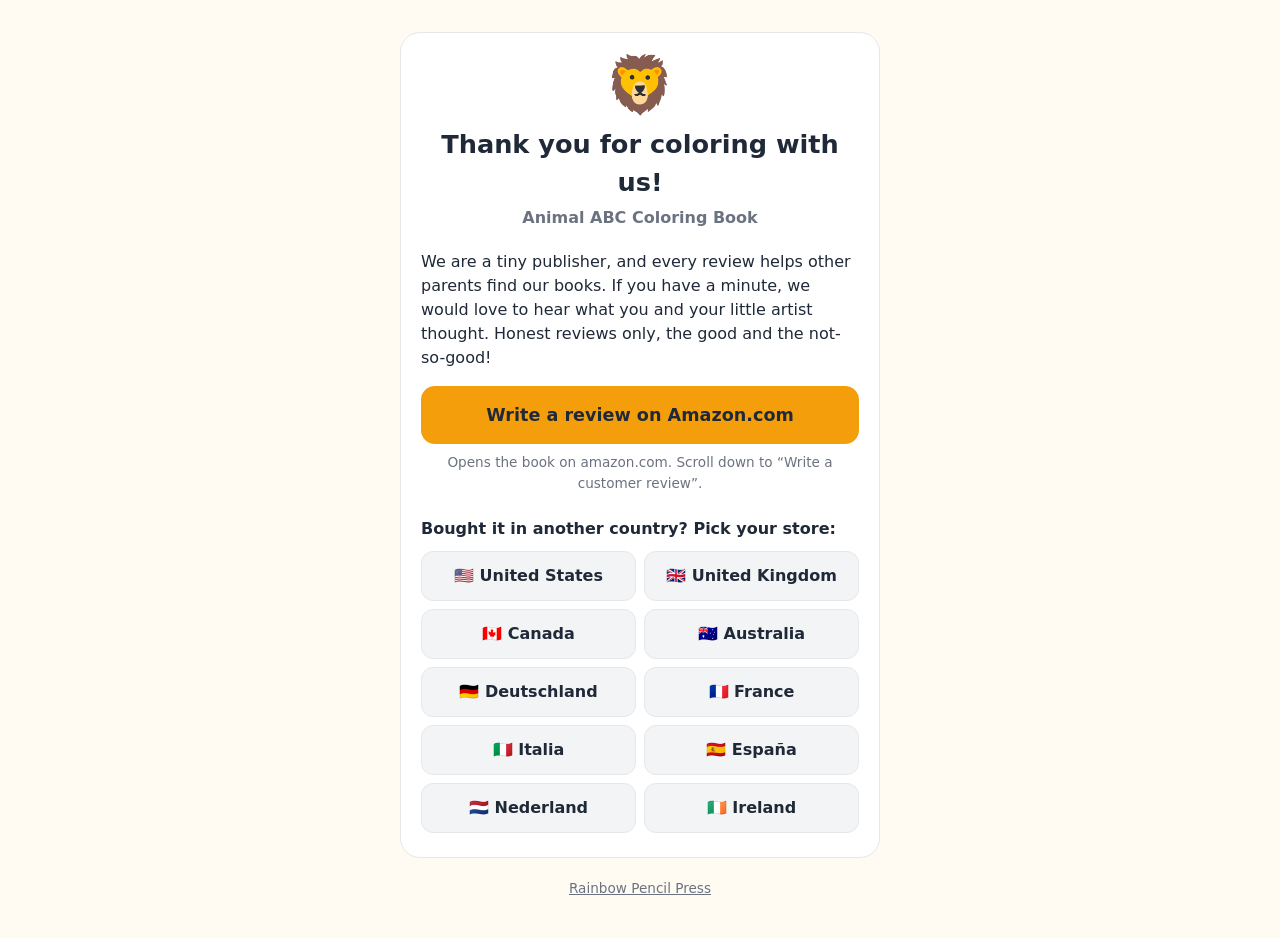
==== animal-abc/index.html @ 65263aef "Add files via upload" ====
<!DOCTYPE html>
<html lang="en">
<head>
<meta charset="utf-8">
<meta name="viewport" content="width=device-width, initial-scale=1, viewport-fit=cover">
<title>Animal ABC Coloring Book – Leave a review | Rainbow Pencil Press</title>
<meta name="robots" content="noindex">
<style>
  :root {
    --bg: #fffaf2; --card: #ffffff; --text: #1f2937; --muted: #6b7280;
    --border: #e5e7eb; --accent: #f59e0b; --accent-text: #1f2937; --btn: #f3f4f6;
    color-scheme: light dark;
  }
  @media (prefers-color-scheme: dark) {
    :root {
      --bg: #17171c; --card: #22222a; --text: #f3f4f6; --muted: #a1a1aa;
      --border: #34343f; --accent: #fbbf24; --accent-text: #17171c; --btn: #2c2c36;
    }
  }
  * { box-sizing: border-box; }
  html, body { margin: 0; background: var(--bg); color: var(--text); }
  body {
    font-family: ui-rounded, "SF Pro Rounded", "Nunito", system-ui, -apple-system, "Segoe UI", Roboto, sans-serif;
    padding: env(safe-area-inset-top, 0px) 16px env(safe-area-inset-bottom, 0px);
    line-height: 1.5;
  }
  main { max-width: 480px; margin: 0 auto; padding: 32px 0 40px; }
  .card { background: var(--card); border: 1px solid var(--border); border-radius: 20px; padding: 24px 20px; }
  .dino { font-size: 56px; text-align: center; margin: 0; line-height: 1; }
  h1 { font-size: 1.6rem; text-align: center; margin: 12px 0 4px; }
  .book { text-align: center; color: var(--muted); margin: 0 0 20px; font-weight: 600; }
  p { margin: 0 0 16px; }
  .primary {
    display: block; text-align: center; text-decoration: none; font-weight: 800; font-size: 1.1rem;
    background: var(--accent); color: var(--accent-text); border-radius: 14px; padding: 16px; margin: 0 0 8px;
  }
  .hint { font-size: .85rem; color: var(--muted); text-align: center; margin: 0 0 24px; }
  h2 { font-size: 1rem; margin: 0 0 10px; }
  .stores { display: grid; grid-template-columns: 1fr 1fr; gap: 8px; }
  .stores a {
    display: block; text-decoration: none; color: var(--text); background: var(--btn);
    border: 1px solid var(--border); border-radius: 12px; padding: 12px 10px; text-align: center; font-weight: 600;
  }
  footer { text-align: center; color: var(--muted); font-size: .85rem; margin-top: 20px; }
</style>
</head>
<body>
<main>
  <div class="card">
    <p class="dino" aria-hidden="true">🦁</p>
    <h1>Thank you for coloring with us!</h1>
    <p class="book">Animal ABC Coloring Book</p>
    <p>We are a tiny publisher, and every review helps other parents find our books. If you have a minute, we would love to hear what you and your little artist thought. Honest reviews only, the good and the not-so-good!</p>

    <a id="primary" class="primary" href="https://www.amazon.com/">Write a review on Amazon</a>
    <p class="hint" id="primary-hint">Opens your Amazon store.</p>

    <h2>Bought it in another country? Pick your store:</h2>
    <nav class="stores" id="stores" aria-label="Amazon stores"></nav>
  </div>
  <footer><a href="/" style="color:inherit">Rainbow Pencil Press</a></footer>
</main>

<script>
  // ===== FILL THIS IN ONCE THE BOOK IS LIVE =====
  // The book's ASIN (starts with B0..., found in KDP Bookshelf or under "Product details" on Amazon).
  // While it is empty, the buttons open an Amazon search for the book instead of the review form.
  var ASIN = "";
  // ===============================================

  var SEARCH = "Animal ABC Coloring Book Rainbow Pencil Press";
  var STORES = [
    { id: "us", name: "United States", flag: "🇺🇸", domain: "amazon.com" },
    { id: "uk", name: "United Kingdom", flag: "🇬🇧", domain: "amazon.co.uk" },
    { id: "ca", name: "Canada", flag: "🇨🇦", domain: "amazon.ca" },
    { id: "au", name: "Australia", flag: "🇦🇺", domain: "amazon.com.au" },
    { id: "de", name: "Deutschland", flag: "🇩🇪", domain: "amazon.de" },
    { id: "fr", name: "France", flag: "🇫🇷", domain: "amazon.fr" },
    { id: "it", name: "Italia", flag: "🇮🇹", domain: "amazon.it" },
    { id: "es", name: "España", flag: "🇪🇸", domain: "amazon.es" },
    { id: "nl", name: "Nederland", flag: "🇳🇱", domain: "amazon.nl" },
    { id: "ie", name: "Ireland", flag: "🇮🇪", domain: "amazon.ie" }
  ];

  function linkFor(store) {
    var base = "https://www." + store.domain;
    if (ASIN) return base + "/review/create-review?asin=" + encodeURIComponent(ASIN);
    return base + "/s?k=" + encodeURIComponent(SEARCH) + "&i=stripbooks";
  }

  function guessStore() {
    var langs = (navigator.languages && navigator.languages.length) ? navigator.languages : [navigator.language || "en-US"];
    var map = { "en-GB": "uk", "en-CA": "ca", "fr-CA": "ca", "en-AU": "au", "en-IE": "ie",
                "de": "de", "fr": "fr", "it": "it", "es": "es", "nl": "nl" };
    for (var i = 0; i < langs.length; i++) {
      var l = langs[i];
      if (map[l]) return map[l];
      var short = l.split("-")[0];
      if (map[short]) return map[short];
    }
    return "us";
  }

  var preferred = guessStore();
  var nav = document.getElementById("stores");
  STORES.forEach(function (s) {
    var a = document.createElement("a");
    a.href = linkFor(s);
    a.rel = "noopener";
    a.textContent = s.flag + " " + s.name;
    nav.appendChild(a);
    if (s.id === preferred) {
      var p = document.getElementById("primary");
      p.href = linkFor(s);
      p.textContent = "Write a review on " + s.domain.charAt(0).toUpperCase() + s.domain.slice(1);
      document.getElementById("primary-hint").textContent =
        ASIN ? "Opens the review form on " + s.domain + "." : "Opens the book on " + s.domain + ". Scroll down to \u201CWrite a customer review\u201D.";
    }
  });
</script>
</body>
</html>
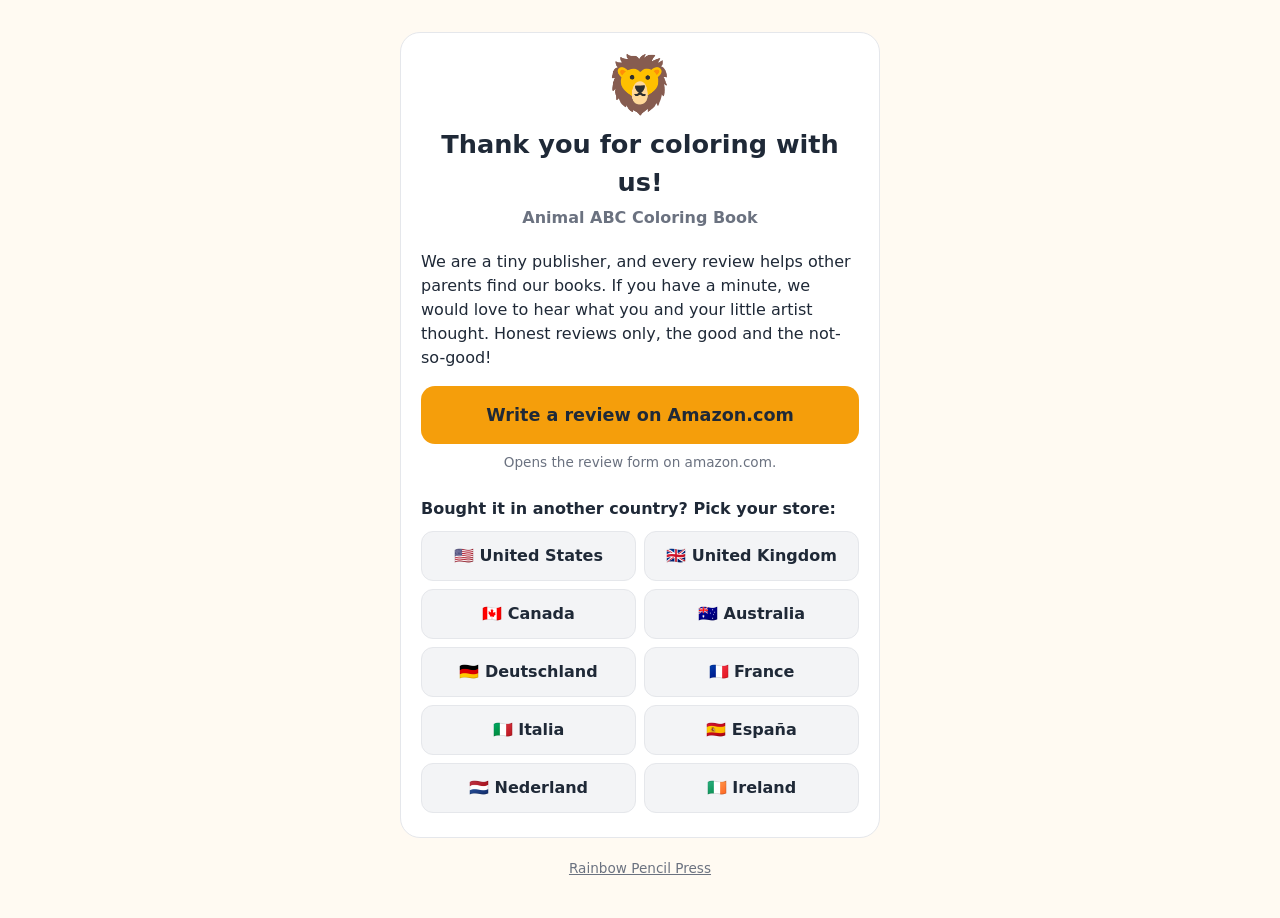
==== commit bde57d9e: "Animal ABC review page: add ASIN (QR opens review form)" ====
--- a/animal-abc/index.html
+++ b/animal-abc/index.html
@@ -65,7 +65,7 @@
   // ===== FILL THIS IN ONCE THE BOOK IS LIVE =====
   // The book's ASIN (starts with B0..., found in KDP Bookshelf or under "Product details" on Amazon).
   // While it is empty, the buttons open an Amazon search for the book instead of the review form.
-  var ASIN = "";
+  var ASIN = "B0HSRS7V6V";
   // ===============================================
 
   var SEARCH = "Animal ABC Coloring Book Rainbow Pencil Press";
